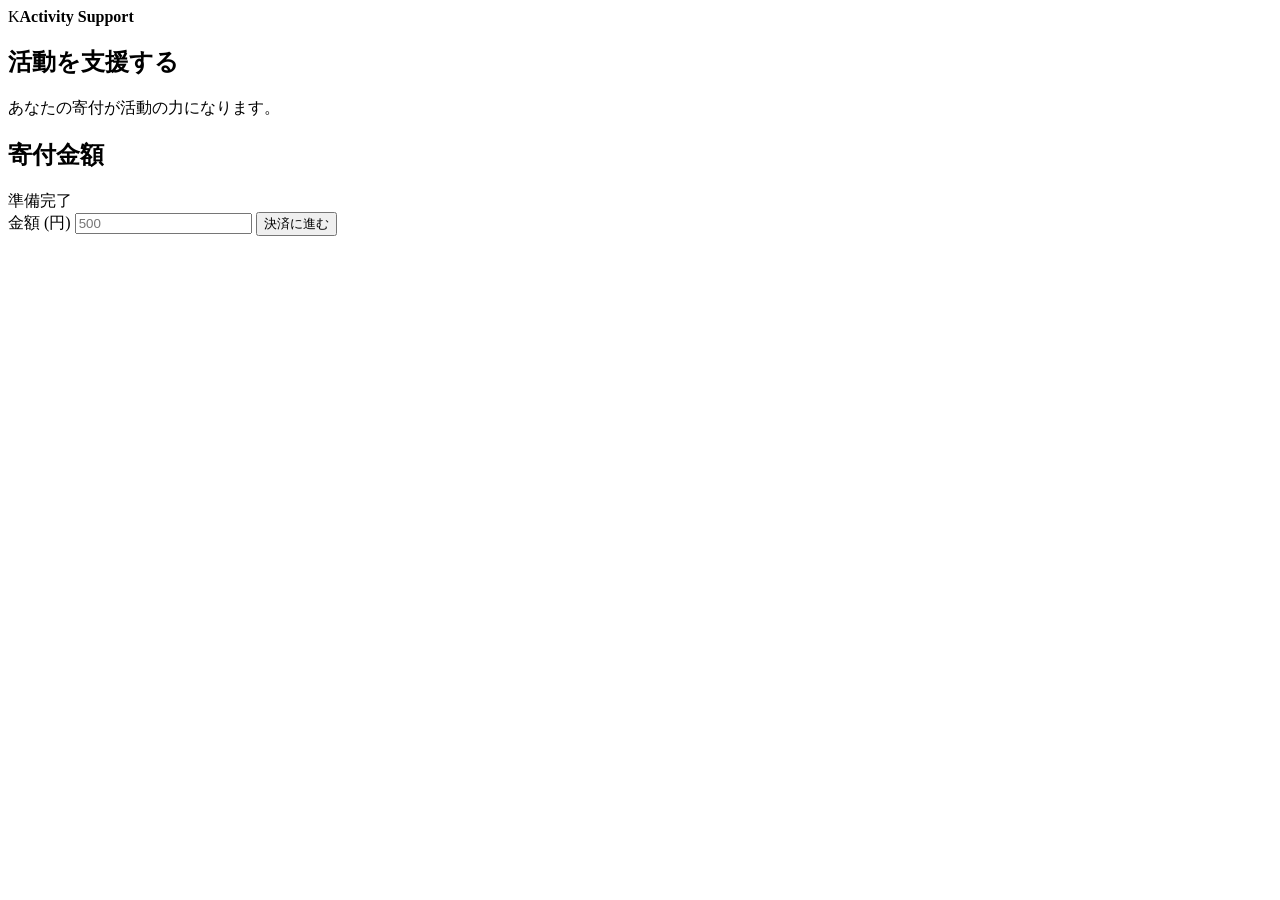
==== index.html @ 69fed9c5 "Merge a9cc343b1ff5f2ed6c9e85463afe4cde50efc4b8 into e04aa6183a950b4c77f04aac742f1900a6817151" ====
<!DOCTYPE html>
<html lang="ja">
<head>
  <meta charset="UTF-8">
  <meta name="viewport" content="width=device-width, initial-scale=1.0">
  <title>活動サポート</title>
  <link rel="stylesheet" href="styles.css">
</head>
<body>
  <header class="site-header">
    <div class="brand"><span>K</span><strong>Activity Support</strong></div>
  </header>
  <main>
    <section class="hero">
      <div class="hero-copy">
        <h1>活動を支援する</h1>
        <span>あなたの寄付が活動の力になります。</span>
      </div>
    </section>
    <section class="product-section">
      <div class="section-head">
        <h2>寄付金額</h2>
        <div id="shop-status">準備完了</div>
      </div>
      <div class="shop-config">
        <label>
          <span>金額 (円)</span>
          <input type="number" id="amount" placeholder="500">
        </label>
        <button id="pay-btn">決済に進む</button>
      </div>
    </section>
  </main>
  <script src="app.js"></script>
</body>
</html>
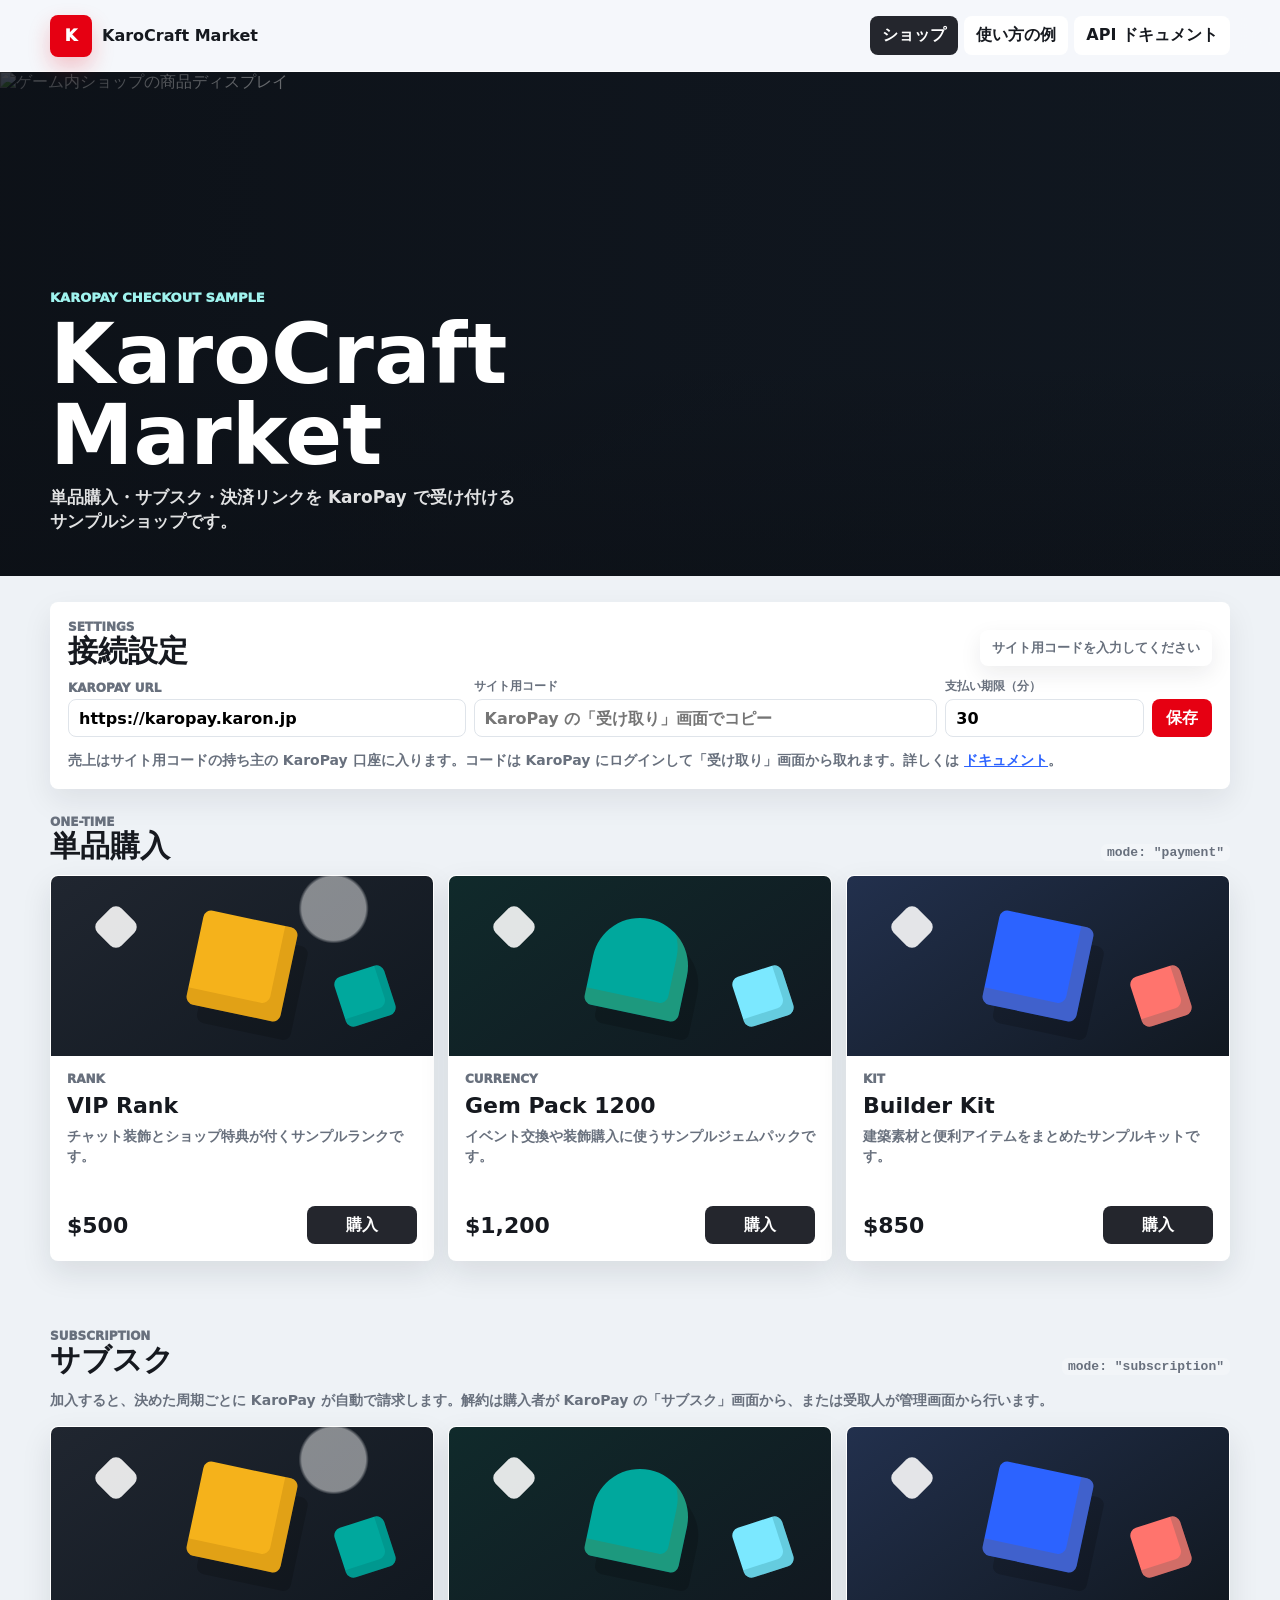
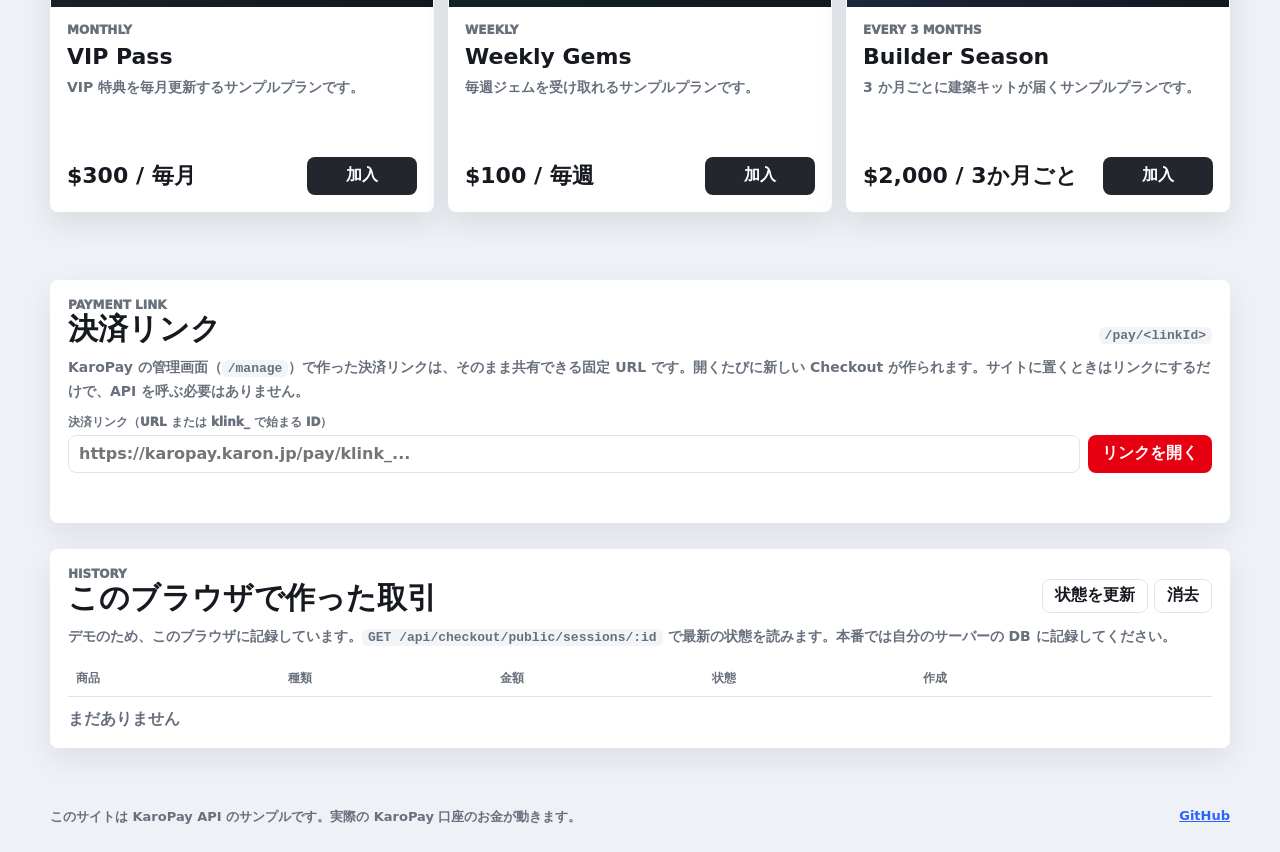
==== commit 1ae1a6b4: "Update to current KaroPay API: subscriptions, return params, docs page and 10 usage examples" ====
--- a/index.html
+++ b/index.html
@@ -1,36 +1,154 @@
-<!DOCTYPE html>
+<!doctype html>
 <html lang="ja">
 <head>
-  <meta charset="UTF-8">
-  <meta name="viewport" content="width=device-width, initial-scale=1.0">
-  <title>活動サポート</title>
-  <link rel="stylesheet" href="styles.css">
+  <meta charset="UTF-8" />
+  <meta name="viewport" content="width=device-width, initial-scale=1.0" />
+  <meta name="theme-color" content="#101318" />
+  <title>KaroCraft Market</title>
+  <meta name="description" content="KaroPay Checkout API のサンプルショップ（単品購入・サブスク・決済リンク）" />
+  <link rel="stylesheet" href="./styles.css" />
 </head>
 <body>
   <header class="site-header">
-    <div class="brand"><span>K</span><strong>Activity Support</strong></div>
+    <a class="brand" href="./index.html" aria-label="KaroCraft Market">
+      <span>K</span>
+      <strong>KaroCraft Market</strong>
+    </a>
+    <nav class="site-nav" aria-label="ページ">
+      <a href="./index.html" aria-current="page">ショップ</a>
+      <a href="./examples/index.html">使い方の例</a>
+      <a href="./docs.html">API ドキュメント</a>
+    </nav>
   </header>
+
   <main>
     <section class="hero">
+      <img src="./assets/shop-hero.png" alt="ゲーム内ショップの商品ディスプレイ" />
       <div class="hero-copy">
-        <h1>活動を支援する</h1>
-        <span>あなたの寄付が活動の力になります。</span>
+        <p>KaroPay Checkout Sample</p>
+        <h1>KaroCraft Market</h1>
+        <span>単品購入・サブスク・決済リンクを KaroPay で受け付けるサンプルショップです。</span>
       </div>
     </section>
-    <section class="product-section">
+
+    <div class="notice" id="return-notice" hidden></div>
+
+    <section class="panel-section" aria-labelledby="config-title">
       <div class="section-head">
-        <h2>寄付金額</h2>
-        <div id="shop-status">準備完了</div>
+        <div>
+          <p>Settings</p>
+          <h2 id="config-title">接続設定</h2>
+        </div>
+        <output id="shop-status">設定を保存してください</output>
       </div>
-      <div class="shop-config">
+      <form class="shop-config" id="shop-config">
         <label>
-          <span>金額 (円)</span>
-          <input type="number" id="amount" placeholder="500">
+          <span>KaroPay URL</span>
+          <input id="api-base" name="apiBase" autocomplete="off" inputmode="url" />
         </label>
-        <button id="pay-btn">決済に進む</button>
+        <label>
+          <span>サイト用コード</span>
+          <input id="receive-code" name="receiveCode" autocomplete="off" placeholder="KaroPay の「受け取り」画面でコピー" />
+        </label>
+        <label>
+          <span>支払い期限（分）</span>
+          <input id="ttl" name="expiresInMinutes" type="number" min="1" max="1440" step="1" />
+        </label>
+        <button type="submit">保存</button>
+      </form>
+      <p class="hint">売上はサイト用コードの持ち主の KaroPay 口座に入ります。コードは KaroPay にログインして「受け取り」画面から取れます。詳しくは <a href="./docs.html#receive-code">ドキュメント</a>。</p>
+    </section>
+
+    <section class="product-section" aria-labelledby="items-title">
+      <div class="section-head">
+        <div>
+          <p>One-time</p>
+          <h2 id="items-title">単品購入</h2>
+        </div>
+        <code class="api-tag">mode: "payment"</code>
       </div>
+      <div class="product-grid" id="product-grid"></div>
+    </section>
+
+    <section class="product-section" aria-labelledby="plans-title">
+      <div class="section-head">
+        <div>
+          <p>Subscription</p>
+          <h2 id="plans-title">サブスク</h2>
+        </div>
+        <code class="api-tag">mode: "subscription"</code>
+      </div>
+      <p class="hint">加入すると、決めた周期ごとに KaroPay が自動で請求します。解約は購入者が KaroPay の「サブスク」画面から、または受取人が管理画面から行います。</p>
+      <div class="product-grid" id="plan-grid"></div>
+    </section>
+
+    <section class="panel-section" aria-labelledby="link-title">
+      <div class="section-head">
+        <div>
+          <p>Payment Link</p>
+          <h2 id="link-title">決済リンク</h2>
+        </div>
+        <code class="api-tag">/pay/&lt;linkId&gt;</code>
+      </div>
+      <p class="hint">KaroPay の管理画面（<code>/manage</code>）で作った決済リンクは、そのまま共有できる固定 URL です。開くたびに新しい Checkout が作られます。サイトに置くときはリンクにするだけで、API を呼ぶ必要はありません。</p>
+      <form class="link-form" id="link-form">
+        <label>
+          <span>決済リンク（URL または klink_ で始まる ID）</span>
+          <input id="link-input" autocomplete="off" placeholder="https://karopay.karon.jp/pay/klink_..." />
+        </label>
+        <button type="submit">リンクを開く</button>
+      </form>
+      <output class="inline-status" id="link-status"></output>
+    </section>
+
+    <section class="panel-section" aria-labelledby="history-title">
+      <div class="section-head">
+        <div>
+          <p>History</p>
+          <h2 id="history-title">このブラウザで作った取引</h2>
+        </div>
+        <div class="head-actions">
+          <button type="button" class="ghost-button" id="refresh-history">状態を更新</button>
+          <button type="button" class="ghost-button" id="clear-history">消去</button>
+        </div>
+      </div>
+      <p class="hint">デモのため、このブラウザに記録しています。<code>GET /api/checkout/public/sessions/:id</code> で最新の状態を読みます。本番では自分のサーバーの DB に記録してください。</p>
+      <div class="table-wrap">
+        <table class="history-table">
+          <thead>
+            <tr><th>商品</th><th>種類</th><th>金額</th><th>状態</th><th>作成</th><th></th></tr>
+          </thead>
+          <tbody id="history-body"></tbody>
+        </table>
+      </div>
+      <p class="empty" id="history-empty">まだありません</p>
     </section>
   </main>
-  <script src="app.js"></script>
+
+  <footer class="site-footer">
+    <span>このサイトは KaroPay API のサンプルです。実際の KaroPay 口座のお金が動きます。</span>
+    <a href="https://github.com/karonyt/KaroPayAPISampleSite">GitHub</a>
+  </footer>
+
+  <template id="product-card-template">
+    <article class="product-card">
+      <div class="product-art" aria-hidden="true">
+        <span class="shape main"></span>
+        <span class="shape accent"></span>
+        <span class="shape spark"></span>
+      </div>
+      <div class="product-copy">
+        <small></small>
+        <h3></h3>
+        <p></p>
+      </div>
+      <div class="product-buy">
+        <strong></strong>
+        <button type="button">購入</button>
+      </div>
+    </article>
+  </template>
+
+  <script src="./app.js" type="module"></script>
 </body>
 </html>
--- a/styles.css
+++ b/styles.css
@@ -0,0 +1,675 @@
+:root {
+  color-scheme: light;
+  --ink: #16191f;
+  --muted: #68707d;
+  --paper: #ffffff;
+  --soft: #f2f5f8;
+  --line: #dfe4ea;
+  --red: #e60012;
+  --teal: #00a89d;
+  --blue: #2c63ff;
+  --gold: #f5b21b;
+  --shadow: 0 18px 48px rgba(20, 26, 36, .16);
+}
+
+* {
+  box-sizing: border-box;
+}
+
+html {
+  min-height: 100%;
+  background: #eef2f6;
+}
+
+body {
+  min-width: 320px;
+  min-height: 100vh;
+  margin: 0;
+  color: var(--ink);
+  background: #eef2f6;
+  font-family: Inter, ui-sans-serif, system-ui, -apple-system, BlinkMacSystemFont, "Segoe UI", sans-serif;
+  letter-spacing: 0;
+}
+
+button,
+input {
+  font: inherit;
+  letter-spacing: 0;
+}
+
+button {
+  border: 0;
+  cursor: pointer;
+}
+
+.site-header {
+  position: sticky;
+  top: 0;
+  z-index: 10;
+  display: flex;
+  align-items: center;
+  justify-content: space-between;
+  gap: 14px;
+  min-height: 72px;
+  padding: 10px max(18px, calc((100vw - 1180px) / 2));
+  border-bottom: 1px solid rgba(255, 255, 255, .76);
+  background: rgba(246, 248, 251, .92);
+  backdrop-filter: blur(16px);
+}
+
+.brand,
+.plain-link,
+.primary-link {
+  color: inherit;
+  text-decoration: none;
+}
+
+.brand {
+  display: inline-flex;
+  align-items: center;
+  min-width: 210px;
+  gap: 10px;
+  font-weight: 950;
+}
+
+.brand span,
+.result-icon {
+  display: grid;
+  place-items: center;
+  width: 42px;
+  height: 42px;
+  border-radius: 8px;
+  color: #fff;
+  background: var(--red);
+  box-shadow: 0 10px 22px rgba(230, 0, 18, .22);
+}
+
+.brand strong {
+  overflow: hidden;
+  text-overflow: ellipsis;
+  white-space: nowrap;
+}
+
+.shop-config {
+  display: grid;
+  grid-template-columns: minmax(170px, 230px) minmax(190px, 280px) auto;
+  align-items: end;
+  gap: 8px;
+  min-width: 0;
+}
+
+.shop-config label {
+  display: grid;
+  gap: 4px;
+  min-width: 0;
+}
+
+.shop-config span,
+.section-head p,
+.product-copy small,
+.result-panel p {
+  margin: 0;
+  color: var(--muted);
+  font-size: 12px;
+  font-weight: 950;
+  text-transform: uppercase;
+}
+
+.shop-config input {
+  width: 100%;
+  height: 38px;
+  min-width: 0;
+  padding: 0 10px;
+  border: 1px solid var(--line);
+  border-radius: 8px;
+  outline: 0;
+  background: #fff;
+  font-weight: 800;
+}
+
+.shop-config input:focus {
+  border-color: var(--red);
+  box-shadow: 0 0 0 3px rgba(230, 0, 18, .12);
+}
+
+.shop-config button,
+.product-buy button,
+.primary-link {
+  display: inline-flex;
+  align-items: center;
+  justify-content: center;
+  min-height: 38px;
+  padding: 0 14px;
+  border-radius: 8px;
+  color: #fff;
+  background: var(--red);
+  font-weight: 950;
+}
+
+main {
+  display: grid;
+  gap: 26px;
+}
+
+.hero {
+  position: relative;
+  display: grid;
+  min-height: min(56vh, 520px);
+  overflow: hidden;
+  align-items: end;
+  padding: 42px max(18px, calc((100vw - 1180px) / 2));
+  color: #fff;
+  background: #111821;
+}
+
+.hero img {
+  position: absolute;
+  inset: 0;
+  width: 100%;
+  height: 100%;
+  object-fit: cover;
+}
+
+.hero::after {
+  position: absolute;
+  inset: 0;
+  content: "";
+  background:
+    linear-gradient(90deg, rgba(12, 16, 22, .82) 0%, rgba(12, 16, 22, .36) 52%, rgba(12, 16, 22, .08) 100%),
+    linear-gradient(0deg, rgba(12, 16, 22, .6) 0%, transparent 42%);
+}
+
+.hero-copy {
+  position: relative;
+  z-index: 1;
+  display: grid;
+  width: min(620px, 100%);
+  gap: 9px;
+}
+
+.hero-copy p {
+  margin: 0;
+  color: #9ff3ee;
+  font-size: 13px;
+  font-weight: 950;
+  text-transform: uppercase;
+}
+
+.hero-copy h1 {
+  margin: 0;
+  font-size: clamp(42px, 8vw, 84px);
+  line-height: .96;
+}
+
+.hero-copy span {
+  width: min(480px, 100%);
+  color: rgba(255, 255, 255, .88);
+  font-size: 17px;
+  font-weight: 850;
+  line-height: 1.45;
+}
+
+.product-section {
+  display: grid;
+  width: min(1180px, calc(100vw - 36px));
+  gap: 14px;
+  margin: 0 auto 42px;
+}
+
+.section-head {
+  display: flex;
+  align-items: end;
+  justify-content: space-between;
+  gap: 12px;
+}
+
+.section-head h2 {
+  margin: 2px 0 0;
+  font-size: 30px;
+  line-height: 1;
+}
+
+#shop-status {
+  min-height: 34px;
+  max-width: min(520px, 56vw);
+  overflow: hidden;
+  padding: 9px 12px;
+  border-radius: 8px;
+  color: var(--muted);
+  background: #fff;
+  box-shadow: 0 8px 22px rgba(20, 26, 36, .08);
+  font-size: 13px;
+  font-weight: 900;
+  text-overflow: ellipsis;
+  white-space: nowrap;
+}
+
+#shop-status.ready {
+  color: #007a72;
+  background: #e8fbf8;
+}
+
+#shop-status.error {
+  color: var(--red);
+  background: #fff0f1;
+}
+
+.product-grid {
+  display: grid;
+  grid-template-columns: repeat(3, minmax(0, 1fr));
+  gap: 14px;
+}
+
+.product-card {
+  display: grid;
+  min-width: 0;
+  grid-template-rows: 180px minmax(138px, auto) auto;
+  overflow: hidden;
+  border: 1px solid rgba(255, 255, 255, .82);
+  border-radius: 8px;
+  background: #fff;
+  box-shadow: 0 12px 30px rgba(20, 26, 36, .1);
+}
+
+.product-art {
+  position: relative;
+  display: grid;
+  place-items: center;
+  overflow: hidden;
+  background:
+    radial-gradient(circle at 74% 18%, rgba(255, 255, 255, .48) 0 10%, transparent 11%),
+    linear-gradient(145deg, #202630 0%, #111820 100%);
+}
+
+.product-card.gems .product-art {
+  background: linear-gradient(145deg, #102a2b 0%, #111820 100%);
+}
+
+.product-card.builder .product-art {
+  background: linear-gradient(145deg, #22304d 0%, #111820 100%);
+}
+
+.shape {
+  position: absolute;
+  display: block;
+  border-radius: 8px;
+}
+
+.shape.main {
+  width: 96px;
+  height: 96px;
+  background: var(--gold);
+  box-shadow: 14px 16px 0 rgba(0, 0, 0, .18), inset -14px -16px 0 rgba(146, 93, 0, .2);
+  transform: rotate(12deg);
+}
+
+.shape.accent {
+  right: 42px;
+  bottom: 34px;
+  width: 52px;
+  height: 52px;
+  background: var(--teal);
+  box-shadow: inset -8px -10px 0 rgba(0, 80, 78, .18);
+  transform: rotate(-18deg);
+}
+
+.shape.spark {
+  left: 48px;
+  top: 34px;
+  width: 34px;
+  height: 34px;
+  background: #fff;
+  opacity: .88;
+  transform: rotate(45deg);
+}
+
+.product-card.gems .shape.main {
+  background: var(--teal);
+  border-radius: 50% 50% 8px 8px;
+}
+
+.product-card.gems .shape.accent {
+  background: #7be8ff;
+}
+
+.product-card.builder .shape.main {
+  background: var(--blue);
+}
+
+.product-card.builder .shape.accent {
+  background: #ff746d;
+}
+
+.product-copy {
+  display: grid;
+  align-content: start;
+  gap: 8px;
+  min-width: 0;
+  padding: 16px;
+}
+
+.product-copy h3 {
+  margin: 0;
+  overflow-wrap: anywhere;
+  font-size: 22px;
+  line-height: 1.08;
+}
+
+.product-copy p {
+  margin: 0;
+  color: var(--muted);
+  font-size: 14px;
+  font-weight: 760;
+  line-height: 1.45;
+}
+
+.product-buy {
+  display: flex;
+  align-items: center;
+  justify-content: space-between;
+  gap: 12px;
+  min-height: 66px;
+  padding: 12px 16px 16px;
+}
+
+.product-buy strong {
+  font-size: 22px;
+}
+
+.product-buy button {
+  min-width: 110px;
+  background: #24262d;
+}
+
+.product-buy button:disabled {
+  cursor: progress;
+  opacity: .62;
+}
+
+.plain-link {
+  min-height: 38px;
+  padding: 9px 12px;
+  border-radius: 8px;
+  background: #fff;
+  font-weight: 950;
+}
+
+.result-page {
+  background:
+    radial-gradient(circle at 50% 0%, rgba(0, 168, 157, .16), transparent 34%),
+    #eef2f6;
+}
+
+.result-shell {
+  min-height: calc(100vh - 72px);
+  place-items: center;
+  padding: 24px;
+}
+
+.result-panel {
+  display: grid;
+  justify-items: center;
+  width: min(480px, 100%);
+  gap: 10px;
+  padding: 28px;
+  border: 1px solid rgba(255, 255, 255, .82);
+  border-radius: 8px;
+  background: #fff;
+  box-shadow: var(--shadow);
+}
+
+.result-panel h1 {
+  margin: 0;
+  text-align: center;
+  font-size: 32px;
+}
+
+.result-panel > span {
+  color: var(--muted);
+  text-align: center;
+  font-weight: 800;
+}
+
+.result-panel.paid .result-icon {
+  background: var(--teal);
+  box-shadow: 0 10px 22px rgba(0, 168, 157, .22);
+}
+
+.result-panel.failed .result-icon {
+  background: #8f9298;
+  box-shadow: none;
+}
+
+#result-details {
+  display: grid;
+  width: 100%;
+  gap: 8px;
+  margin: 8px 0;
+}
+
+#result-details div {
+  display: flex;
+  justify-content: space-between;
+  gap: 12px;
+  min-width: 0;
+  padding: 10px 12px;
+  border-radius: 8px;
+  background: var(--soft);
+}
+
+#result-details dt,
+#result-details dd {
+  margin: 0;
+  min-width: 0;
+  font-weight: 900;
+}
+
+#result-details dt {
+  color: var(--muted);
+}
+
+#result-details dd {
+  overflow: hidden;
+  text-overflow: ellipsis;
+  white-space: nowrap;
+}
+
+@media (max-width: 900px) {
+  .site-header {
+    position: static;
+    display: grid;
+    align-items: stretch;
+  }
+
+  .shop-config {
+    grid-template-columns: 1fr;
+  }
+
+  .product-grid {
+    grid-template-columns: 1fr;
+  }
+
+  .section-head {
+    align-items: stretch;
+    flex-direction: column;
+  }
+
+  #shop-status {
+    max-width: 100%;
+  }
+
+  .hero {
+    min-height: 430px;
+    padding-top: 72px;
+  }
+}
+
+@media (max-width: 520px) {
+  .brand {
+    min-width: 0;
+  }
+
+  .hero {
+    min-height: 390px;
+  }
+
+  .hero-copy h1 {
+    font-size: 42px;
+  }
+
+  .product-card {
+    grid-template-rows: 160px minmax(142px, auto) auto;
+  }
+}
+
+/* ---- 2026-11 追加: ナビ・パネル・履歴・ドキュメント・例 ---- */
+[hidden] { display: none !important; }
+a { color: var(--blue); }
+code, pre { font-family: ui-monospace, SFMono-Regular, Menlo, Consolas, monospace; }
+
+.site-nav { display: flex; flex-wrap: wrap; gap: 6px; }
+.site-nav a {
+  min-height: 38px; padding: 9px 12px; border-radius: 8px;
+  color: var(--ink); background: #fff; font-weight: 900; text-decoration: none;
+}
+.site-nav a[aria-current="page"] { color: #fff; background: #24262d; }
+
+.panel-section, .notice {
+  display: grid; gap: 12px;
+  width: min(1180px, calc(100vw - 36px)); margin: 0 auto;
+  padding: 18px; border-radius: 8px; background: #fff;
+  box-shadow: 0 12px 30px rgba(20, 26, 36, .08);
+}
+.panel-section:last-child { margin-bottom: 42px; }
+.notice { color: #8a4b00; background: #fff6e0; font-weight: 900; }
+.notice.ok { color: #007a72; background: #e8fbf8; }
+
+.panel-section .shop-config { grid-template-columns: minmax(0, 1.2fr) minmax(0, 1.4fr) minmax(0, .6fr) auto; }
+.hint { margin: 0; color: var(--muted); font-size: 14px; font-weight: 700; line-height: 1.6; }
+.hint code, .api-tag { padding: 1px 6px; border-radius: 6px; background: var(--soft); font-size: 13px; }
+.api-tag { align-self: end; color: var(--muted); font-weight: 800; }
+
+.link-form, .form-grid { display: grid; grid-template-columns: minmax(0, 1fr) auto; align-items: end; gap: 8px; }
+.link-form label, .form-grid label, .field { display: grid; gap: 4px; min-width: 0; }
+.link-form span, .form-grid span, .field > span {
+  color: var(--muted); font-size: 12px; font-weight: 950;
+}
+.link-form input, .form-grid input, .form-grid select, .form-grid textarea, .field input, .field select, .field textarea {
+  width: 100%; min-height: 38px; min-width: 0; padding: 8px 10px;
+  border: 1px solid var(--line); border-radius: 8px; background: #fff; font: inherit; font-weight: 700;
+}
+.link-form button, .solid-button {
+  display: inline-flex; align-items: center; justify-content: center; gap: 6px;
+  min-height: 38px; padding: 0 14px; border-radius: 8px;
+  color: #fff; background: var(--red); font-weight: 950; text-decoration: none;
+}
+.solid-button.dark { background: #24262d; }
+.solid-button:disabled { cursor: progress; opacity: .6; }
+.ghost-button {
+  min-height: 34px; padding: 0 12px; border: 1px solid var(--line); border-radius: 8px;
+  color: var(--ink); background: #fff; font-weight: 900;
+}
+.head-actions { display: flex; gap: 6px; }
+.inline-status { min-height: 20px; color: var(--muted); font-size: 14px; font-weight: 900; }
+.inline-status.ready { color: #007a72; }
+.inline-status.error { color: var(--red); }
+
+.table-wrap { overflow-x: auto; }
+.history-table { width: 100%; border-collapse: collapse; font-size: 14px; }
+.history-table th, .history-table td { padding: 9px 8px; border-bottom: 1px solid var(--line); text-align: left; white-space: nowrap; }
+.history-table th { color: var(--muted); font-size: 12px; }
+.empty { margin: 0; color: var(--muted); font-weight: 800; }
+.badge { display: inline-block; padding: 2px 8px; border-radius: 999px; background: var(--soft); font-size: 12px; font-weight: 950; }
+.badge.paid { color: #007a72; background: #e8fbf8; }
+.badge.open, .badge.paying { color: #8a4b00; background: #fff6e0; }
+.badge.expired, .badge.canceled { color: #6b6f76; }
+
+.site-footer {
+  display: flex; flex-wrap: wrap; justify-content: space-between; gap: 8px;
+  padding: 18px max(18px, calc((100vw - 1180px) / 2)) 28px; color: var(--muted); font-size: 13px; font-weight: 800;
+}
+
+.result-panel.pending .result-icon { background: var(--gold); box-shadow: none; }
+.result-actions { display: flex; flex-wrap: wrap; justify-content: center; gap: 8px; }
+.result-note { color: var(--muted); font-size: 12px; font-weight: 700; line-height: 1.6; text-align: center; }
+
+/* ドキュメント */
+.docs-shell {
+  display: grid; grid-template-columns: 230px minmax(0, 1fr); gap: 28px; align-items: start;
+  width: min(1180px, calc(100vw - 36px)); margin: 24px auto 48px;
+}
+.docs-toc { position: sticky; top: 90px; display: grid; gap: 2px; font-size: 14px; }
+.docs-toc a { padding: 6px 10px; border-radius: 6px; color: var(--ink); font-weight: 800; text-decoration: none; }
+.docs-toc a:hover { background: #fff; }
+.docs-toc .sub { padding-left: 22px; color: var(--muted); font-weight: 700; }
+.docs-body { display: grid; gap: 18px; min-width: 0; }
+.doc-card { display: grid; gap: 12px; padding: 22px; border-radius: 8px; background: #fff; box-shadow: 0 12px 30px rgba(20, 26, 36, .06); min-width: 0; }
+.doc-card h1 { margin: 0; font-size: 34px; }
+.doc-card h2 { margin: 0; font-size: 24px; scroll-margin-top: 90px; }
+.doc-card h3 { margin: 8px 0 0; font-size: 17px; scroll-margin-top: 90px; }
+.doc-card p, .doc-card li { margin: 0; line-height: 1.75; font-weight: 600; }
+.doc-card ul, .doc-card ol { margin: 0; padding-left: 22px; display: grid; gap: 4px; }
+.doc-card :not(pre) > code { padding: 1px 5px; border-radius: 5px; background: var(--soft); font-size: .9em; overflow-wrap: anywhere; }
+.doc-card pre {
+  margin: 0; padding: 14px 16px; overflow-x: auto; border-radius: 8px;
+  color: #e7ebf0; background: #161a21; font-size: 13px; line-height: 1.6;
+}
+.endpoint { display: flex; flex-wrap: wrap; align-items: center; gap: 8px; font-weight: 900; }
+.endpoint code { font-size: 15px; overflow-wrap: anywhere; }
+.method { padding: 2px 8px; border-radius: 6px; color: #fff; font-size: 12px; font-weight: 950; }
+.method.get { background: var(--teal); }
+.method.post { background: var(--blue); }
+.auth { padding: 2px 8px; border-radius: 6px; color: var(--muted); background: var(--soft); font-size: 12px; font-weight: 900; }
+.param-table { width: 100%; border-collapse: collapse; font-size: 14px; }
+.param-table th, .param-table td { padding: 8px; border-bottom: 1px solid var(--line); text-align: left; vertical-align: top; line-height: 1.6; }
+.param-table th { color: var(--muted); font-size: 12px; white-space: nowrap; }
+.param-table td:first-child { white-space: nowrap; font-weight: 900; }
+.callout { padding: 12px 14px; border-left: 4px solid var(--gold); border-radius: 6px; background: #fff8e6; font-weight: 700; line-height: 1.7; }
+.callout.danger { border-color: var(--red); background: #fff0f1; }
+
+/* 使い方の例 */
+.example-grid { display: grid; grid-template-columns: repeat(auto-fill, minmax(260px, 1fr)); gap: 12px; }
+.example-card {
+  display: grid; gap: 6px; padding: 16px; border-radius: 8px; background: #fff;
+  color: var(--ink); text-decoration: none; box-shadow: 0 10px 24px rgba(20, 26, 36, .08);
+}
+.example-card small { color: var(--red); font-size: 12px; font-weight: 950; }
+.example-card strong { font-size: 18px; }
+.example-card span { color: var(--muted); font-size: 14px; font-weight: 700; line-height: 1.55; }
+.example-page { display: grid; gap: 18px; width: min(880px, calc(100vw - 36px)); margin: 24px auto 48px; }
+.example-page h1 { margin: 0; font-size: clamp(28px, 5vw, 40px); }
+.example-lead { margin: 0; color: var(--muted); font-weight: 700; line-height: 1.7; }
+.settings-bar { display: grid; grid-template-columns: minmax(0, 1fr) minmax(0, 1fr) auto; align-items: end; gap: 8px; }
+.choice-row { display: flex; flex-wrap: wrap; gap: 8px; }
+.choice-row button {
+  min-height: 40px; padding: 0 14px; border: 1px solid var(--line); border-radius: 8px; background: #fff; font-weight: 900;
+}
+.choice-row button[aria-pressed="true"] { border-color: var(--red); color: var(--red); background: #fff0f1; }
+.tier-grid { display: grid; grid-template-columns: repeat(auto-fit, minmax(200px, 1fr)); gap: 12px; }
+.tier { display: grid; gap: 8px; align-content: start; padding: 16px; border: 1px solid var(--line); border-radius: 8px; }
+.tier h3 { margin: 0; font-size: 20px; }
+.tier .price { font-size: 26px; font-weight: 950; }
+.tier ul { margin: 0; padding-left: 18px; color: var(--muted); font-weight: 700; line-height: 1.6; }
+.line-items { display: grid; gap: 8px; }
+.line-item { display: grid; grid-template-columns: minmax(0, 1fr) auto auto; align-items: center; gap: 10px; padding: 10px 12px; border-radius: 8px; background: var(--soft); font-weight: 800; }
+.qty { display: inline-flex; align-items: center; gap: 6px; }
+.qty button { width: 30px; height: 30px; border-radius: 6px; background: #fff; font-weight: 950; }
+.total-row { display: flex; flex-wrap: wrap; justify-content: space-between; align-items: center; gap: 10px; font-size: 20px; font-weight: 950; }
+.qr-box { display: grid; justify-items: center; gap: 10px; padding: 16px; border-radius: 8px; background: var(--soft); }
+.qr-box img, .qr-box canvas { background: #fff; padding: 8px; border-radius: 8px; }
+.code-block { margin: 0; padding: 12px 14px; overflow-x: auto; border-radius: 8px; color: #e7ebf0; background: #161a21; font-size: 13px; line-height: 1.6; }
+
+@media (max-width: 900px) {
+  .panel-section .shop-config, .settings-bar { grid-template-columns: 1fr; }
+  .docs-shell { grid-template-columns: 1fr; }
+  .docs-toc { position: static; display: flex; flex-wrap: wrap; }
+  .docs-toc .sub { display: none; }
+}
+@media (max-width: 520px) {
+  .link-form, .form-grid { grid-template-columns: 1fr; }
+  .panel-section, .notice, .doc-card { padding: 14px; }
+  .line-item { grid-template-columns: 1fr auto; }
+  .param-table td:first-child { white-space: normal; word-break: break-all; }
+  .param-table th, .param-table td { padding: 8px 4px; }
+}
+.example-page .panel-section, .example-page .notice { width: 100%; margin: 0; }
